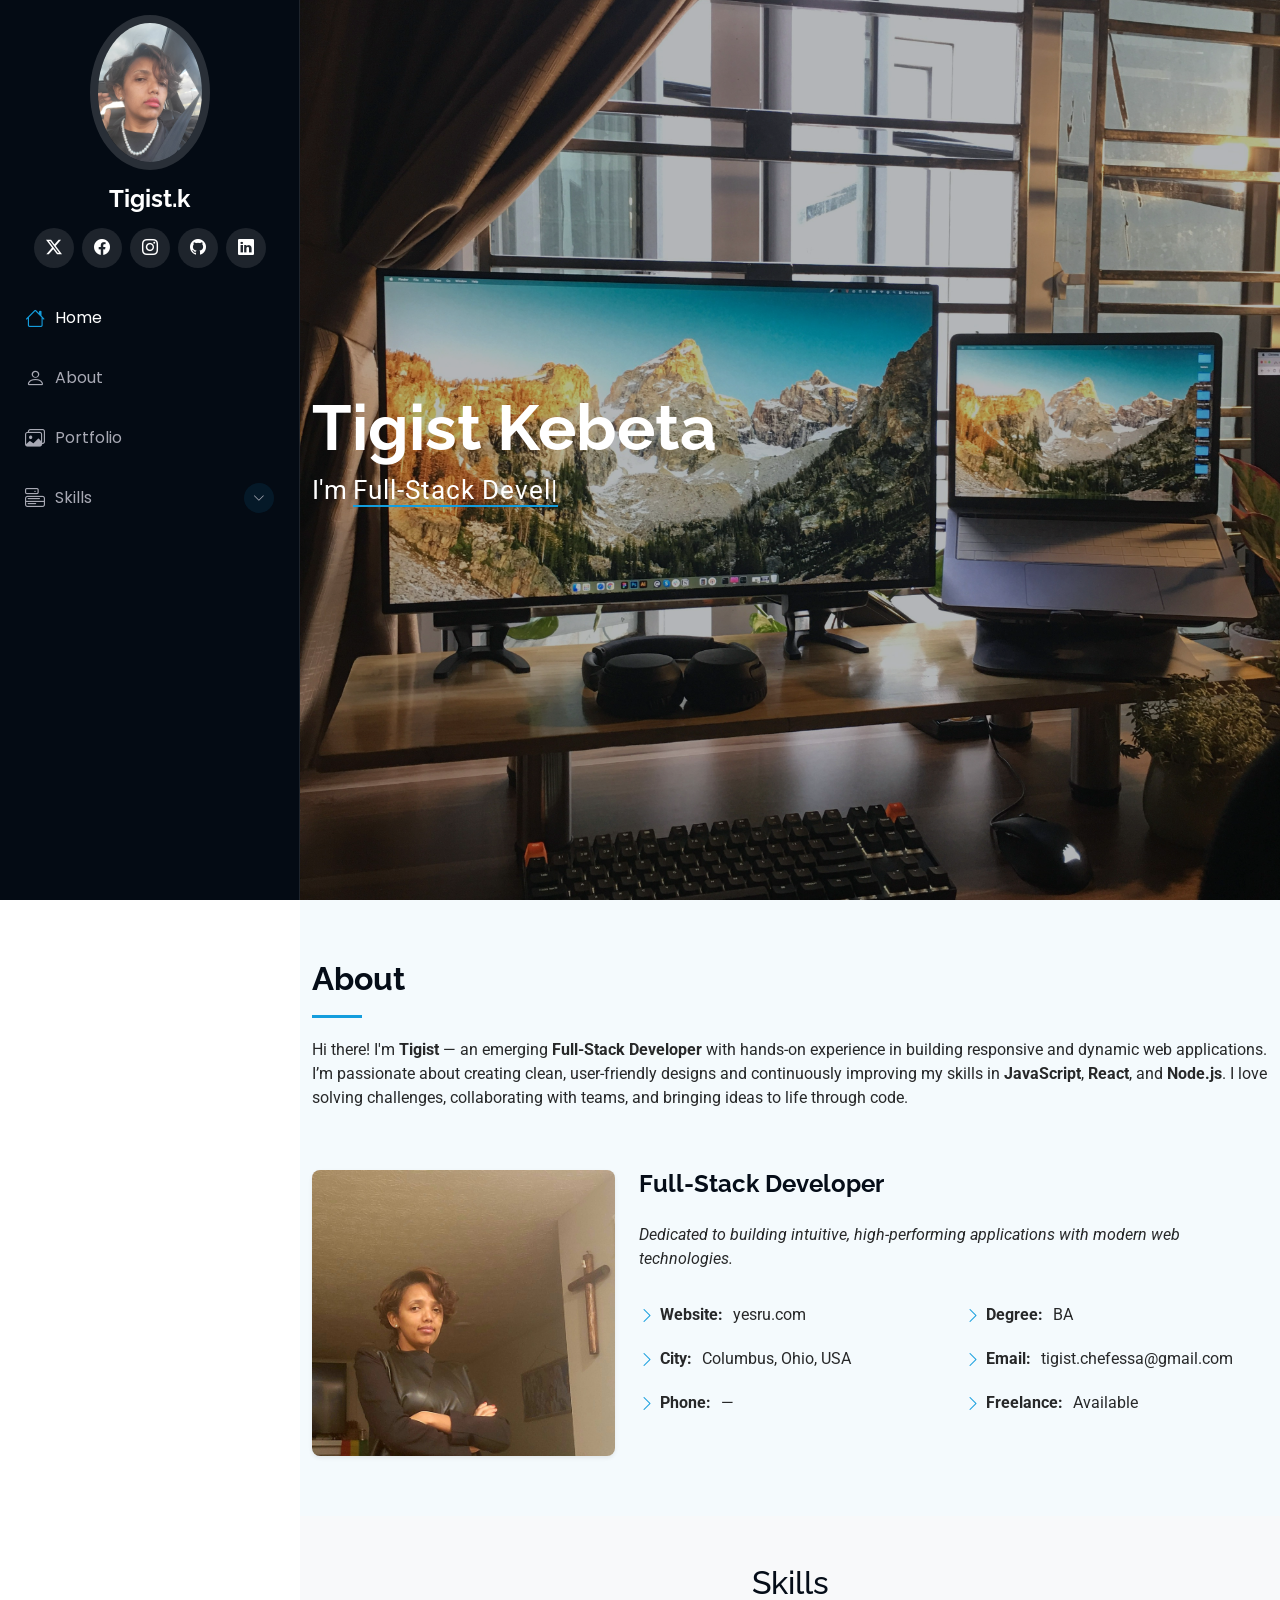
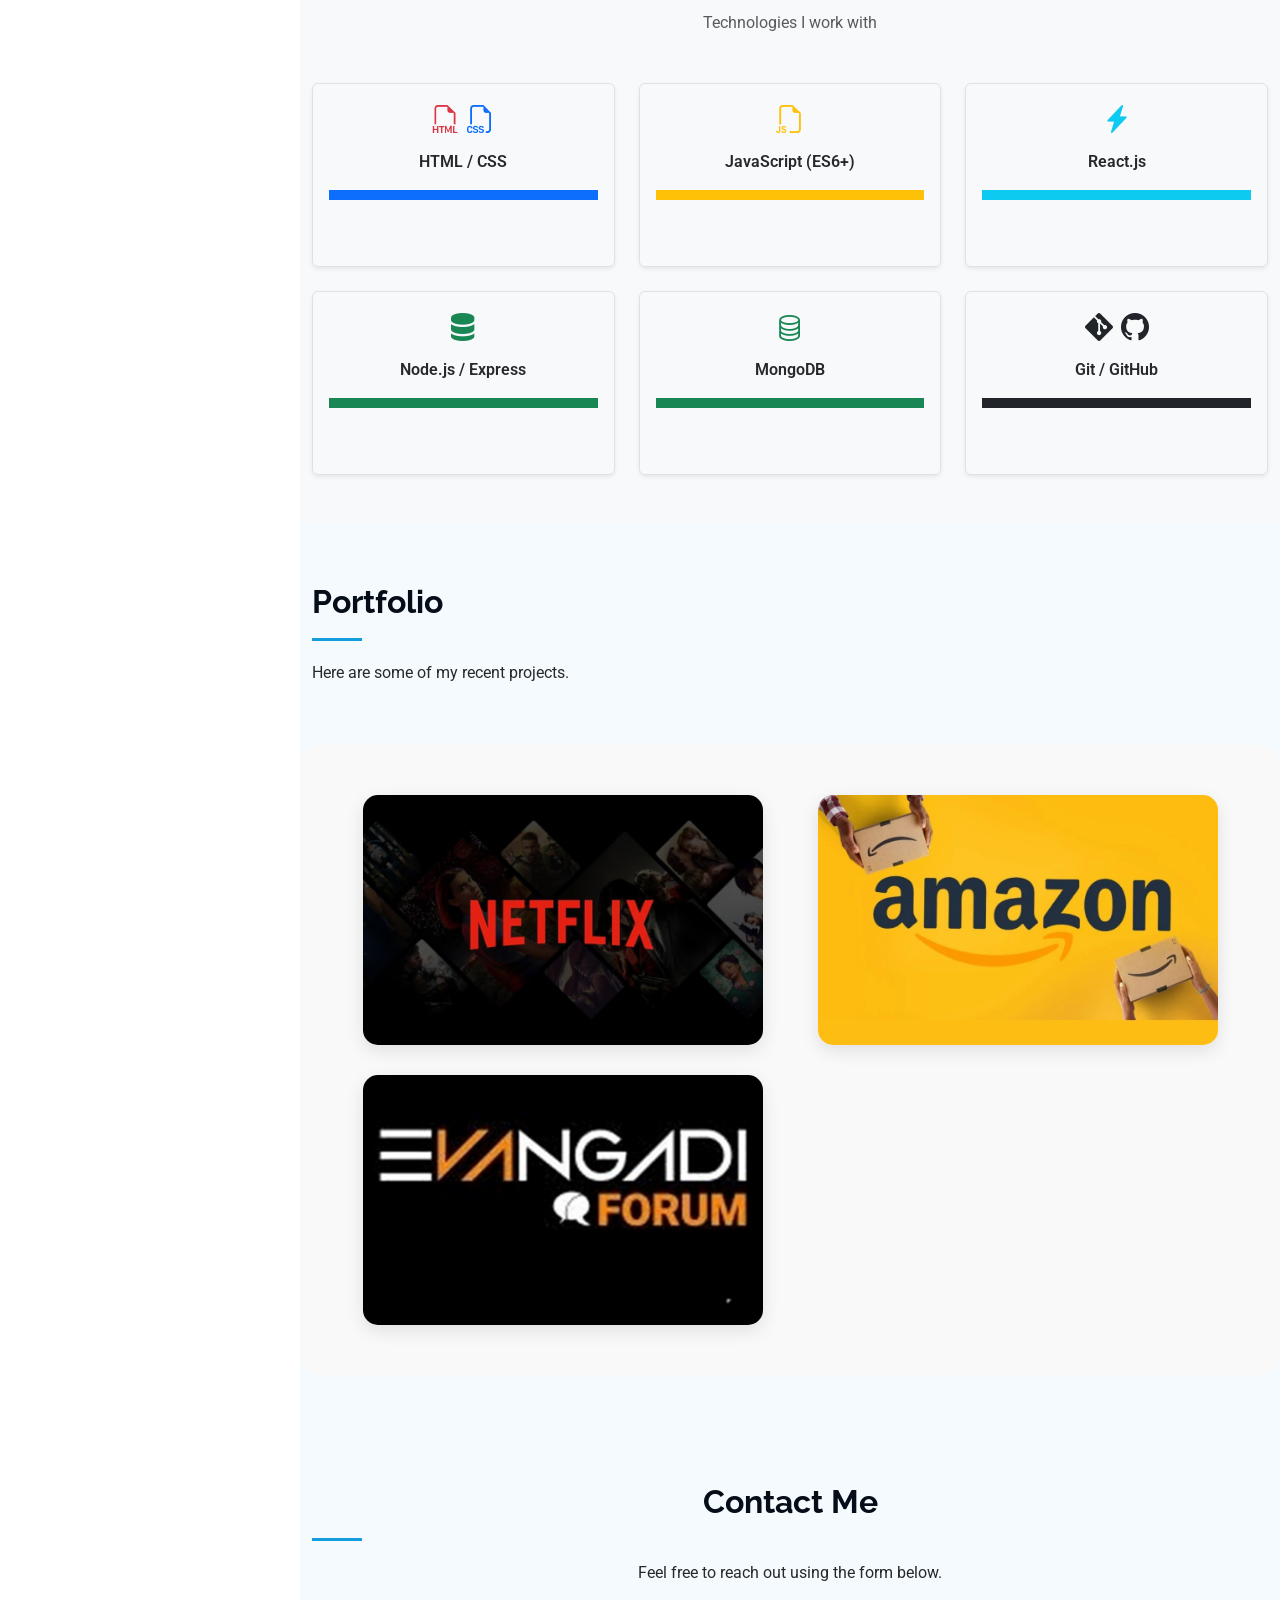
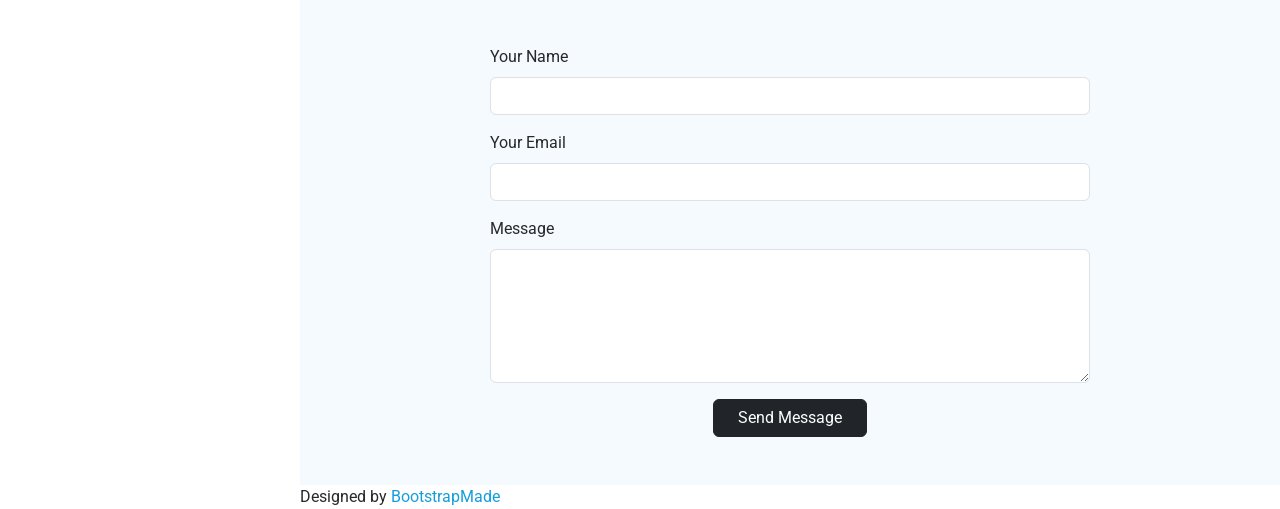
==== MyportfolioWebsite/iPortfolio/index.html @ 673b7d2e "first commit" ====
<!DOCTYPE html>
<html lang="en">

<head>
  <meta charset="utf-8">
  <meta content="width=device-width, initial-scale=1.0" name="viewport">
  <title>Tigist Kebeta | Web Developer Portfolio</title>

  <meta content="" name="description">
  <meta content="" name="keywords">

  <!-- Favicons -->
  <link href="assets/img/favicon.png" rel="icon">
  <link href="assets/img/apple-touch-icon.png" rel="apple-touch-icon">

  <!-- Fonts -->
  <link href="https://fonts.googleapis.com" rel="preconnect">
  <link href="https://fonts.gstatic.com" rel="preconnect" crossorigin>
  <link href="https://fonts.googleapis.com/css2?family=Roboto:ital,wght@0,100;0,300;0,400;0,500;0,700;0,900;1,100;1,300;1,400;1,500;1,700;1,900&family=Poppins:ital,wght@0,100;0,200;0,300;0,400;0,500;0,600;0,700;0,800;0,900;1,100;1,200;1,300;1,400;1,500;1,600;1,700;1,800;1,900&family=Raleway:ital,wght@0,100;0,200;0,300;0,400;0,500;0,600;0,700;0,800;0,900;1,100;1,200;1,300;1,400;1,500;1,600;1,700;1,800;1,900&display=swap" rel="stylesheet">

  <!-- Vendor CSS Files -->
  <link href="assets/vendor/bootstrap/css/bootstrap.min.css" rel="stylesheet">
  <link href="assets/vendor/bootstrap-icons/bootstrap-icons.css" rel="stylesheet">
  <link href="assets/vendor/aos/aos.css" rel="stylesheet">
  <link href="assets/vendor/glightbox/css/glightbox.min.css" rel="stylesheet">
  <link href="assets/vendor/swiper/swiper-bundle.min.css" rel="stylesheet">

  <!-- Main CSS File -->
  <link href="assets/css/main.css" rel="stylesheet">

  <!-- =======================================================
  * Template Name: iPortfolio
  * Template URL: https://bootstrapmade.com/iportfolio-bootstrap-portfolio-websites-template/
  * Updated: Jun 29 2024 with Bootstrap v5.3.3
  * Author: BootstrapMade.com
  * License: https://bootstrapmade.com/license/
  ======================================================== -->
</head>

<body class="index-page">

  <header id="header" class="header dark-background d-flex flex-column">
    <i class="header-toggle d-xl-none bi bi-list"></i>

    <div class="profile-img">
      <img src="./assets/img/7f327e6f-0f26-4b1b-972b-66f9a5561fa9.jpeg" alt="" class="img-fluid rounded-circle">
    </div>

    <a href="index.html" class="logo d-flex align-items-center justify-content-center">
      <!-- Uncomment the line below if you also wish to use an image logo -->
      <!-- <img src="assets/img/logo.png" alt=""> -->
      <h1 class="sitename">Tigist.k</h1>
    </a>

    <div class="social-links text-center">
      <a href="#" class="twitter"><i class="bi bi-twitter-x"></i></a>
      <a href="#" class="facebook"><i class="bi bi-facebook"></i></a>
      <a href="#" class="instagram"><i class="bi bi-instagram"></i></a>
     <a href="https://github.com/tg-kebeta" class="github">
  <i class="bi bi-github"></i>
</a>

       <a href="https://www.linkedin.com/in/Tigist-Kebeta" class="linkedin" target="_blank" title="Visit my LinkedIn">
  <i class="bi bi-linkedin"></i>
</a>
    </div>

    <nav id="navmenu" class="navmenu">
      <ul>
        <li><a href="#hero" class="active"><i class="bi bi-house navicon"></i>Home</a></li>
        <li><a href="#about"><i class="bi bi-person navicon"></i> About</a></li>
        <!-- <li><a href="#resume"><i class="bi bi-file-earmark-text navicon"></i> Resume</a></li> -->
        <li><a href="#portfolio"><i class="bi bi-images navicon"></i> Portfolio</a></li>
        <li class="dropdown"><a href="#"><i class="bi bi-menu-button navicon"></i> <span>Skills</span> <i class="bi bi-chevron-down toggle-dropdown"></i></a>
  <ul>
    <li><a href="#frontend">Frontend Development</a></li>
    <li><a href="#backend">Backend Development</a></li>
    <li><a href="#database">Database Integration</a></li>
    <li><a href="#deployment">Deployment & Hosting</a></li>
  </ul>
</li>

      </ul>
    </nav>

  </header>

  <main class="main">

    <!-- Hero Section -->
    <section id="hero" class="hero section  dark-background">

      <img src="./assets/img/big pic.jpg" alt="" data-aos="fade-in" class="">

      <div class="container" data-aos="fade-up" data-aos-delay="100">
  <h2>Tigist Kebeta</h2>
  <p>
    I'm
    <span
      class="typed"
      data-typed-items="Full-Stack Developer, Freelancer, Problem Solver, Tech Enthusiast"
    ></span>
    <span class="typed-cursor typed-cursor--blink" aria-hidden="true"></span>
  </p>
</div>


    </section><!-- /Hero Section -->

    <!-- About Section -->
    <!-- ===== About Section ===== -->
<section id="about" class="about section light-background">

  <!-- Section Title -->
  <div class="container section-title" data-aos="fade-up">
    <h2>About</h2>
    <p>
      Hi there! I'm <strong>Tigist</strong> — an emerging 
      <strong>Full-Stack Developer</strong> with hands-on experience in building responsive and dynamic web applications.
      I’m passionate about creating clean, user-friendly designs and continuously improving my skills in 
      <strong>JavaScript</strong>, <strong>React</strong>, and <strong>Node.js</strong>. 
      I love solving challenges, collaborating with teams, and bringing ideas to life through code.
    </p>
  </div>
  <!-- End Section Title -->

  <div class="container" data-aos="fade-up" data-aos-delay="100">
    <div class="row gy-4 justify-content-center">
      
      <!-- Profile Image -->
      <div class="col-lg-4">
        <img src="./assets/img/my2nd pic.jpeg" class="img-fluid rounded-3 shadow-sm" alt="Profile photo of Tigist" />
      </div>

      <!-- Info Content -->
      <div class="col-lg-8 content">
        <h2>Full-Stack Developer</h2>
        <p class="fst-italic py-3">
          Dedicated to building intuitive, high-performing applications with modern web technologies.
        </p>

        <div class="row">
          <div class="col-lg-6">
            <ul>
              <li><i class="bi bi-chevron-right"></i> <strong>Website:</strong> <span>yesru.com</span></li>
              <li><i class="bi bi-chevron-right"></i> <strong>City:</strong> <span>Columbus, Ohio, USA</span></li>
              <li><i class="bi bi-chevron-right"></i> <strong>Phone:</strong> <span>—</span></li>
            </ul>
          </div>

          <div class="col-lg-6">
            <ul>
              <li><i class="bi bi-chevron-right"></i> <strong>Degree:</strong> <span>BA</span></li>
              <li><i class="bi bi-chevron-right"></i> <strong>Email:</strong> <span>tigist.chefessa@gmail.com</span></li>
              <li><i class="bi bi-chevron-right"></i> <strong>Freelance:</strong> <span>Available</span></li>
            </ul>
          </div>
        </div>
      </div>
    </div>
  </div>

</section>
<!-- /About Section -->

      </div>

    

   <!-- ===== Skills Section ===== -->
<section id="skills" class="skills section py-5 bg-light">
  <div class="container text-center">
    <h2>Skills</h2>
    <p class="text-muted mb-4">Technologies I work with</p>

    <div class="row justify-content-center mt-4 g-4">
      <!-- HTML / CSS -->
      <div class="col-md-4">
        <div class="skill-box p-3 border rounded shadow-sm">
          <div class="d-flex align-items-center justify-content-center mb-2">
            <i class="bi bi-filetype-html fs-3 text-danger me-2"></i>
            <i class="bi bi-filetype-css fs-3 text-primary"></i>
          </div>
          <p class="fw-semibold">HTML / CSS</p>
          <div class="progress">
            <div class="progress-bar bg-primary" style="width: 100%"></div>
          </div>
        </div>
      </div>

      <!-- JavaScript -->
      <div class="col-md-4">
        <div class="skill-box p-3 border rounded shadow-sm">
          <div class="d-flex align-items-center justify-content-center mb-2">
            <i class="bi bi-filetype-js fs-3 text-warning"></i>
          </div>
          <p class="fw-semibold">JavaScript (ES6+)</p>
          <div class="progress">
            <div class="progress-bar bg-warning" style="width: 100%"></div>
          </div>
        </div>
      </div>

      <!-- React -->
      <div class="col-md-4">
        <div class="skill-box p-3 border rounded shadow-sm">
          <div class="d-flex align-items-center justify-content-center mb-2">
            <i class="bi bi-lightning-charge-fill fs-3 text-info"></i>
          </div>
          <p class="fw-semibold">React.js</p>
          <div class="progress">
            <div class="progress-bar bg-info" style="width: 100%"></div>
          </div>
        </div>
      </div>

      <!-- Node.js / Express -->
      <div class="col-md-4">
        <div class="skill-box p-3 border rounded shadow-sm">
          <div class="d-flex align-items-center justify-content-center mb-2">
            <i class="bi bi-server fs-3 text-success"></i>
          </div>
          <p class="fw-semibold">Node.js / Express</p>
          <div class="progress">
            <div class="progress-bar bg-success" style="width: 100%"></div>
          </div>
        </div>
      </div>

      <!-- MongoDB -->
      <div class="col-md-4">
        <div class="skill-box p-3 border rounded shadow-sm">
          <div class="d-flex align-items-center justify-content-center mb-2">
            <i class="bi bi-database fs-3 text-success"></i>
          </div>
          <p class="fw-semibold">MongoDB</p>
          <div class="progress">
            <div class="progress-bar bg-success" style="width: 100%"></div>
          </div>
        </div>
      </div>

      <!-- Git / GitHub -->
      <div class="col-md-4">
        <div class="skill-box p-3 border rounded shadow-sm">
          <div class="d-flex align-items-center justify-content-center mb-2">
            <i class="bi bi-git fs-3 text-dark me-2"></i>
            <i class="bi bi-github fs-3 text-dark"></i>
          </div>
          <p class="fw-semibold">Git / GitHub</p>
          <div class="progress">
            <div class="progress-bar bg-dark" style="width: 100%"></div>
          </div>
        </div>
      </div>
    </div>
  </div>
</section>

    </section><!-- /Skills Section -->

    <!-- Resume Section --><!-- Resume Section -->
<!-- <section id="resume" class="resume section light-background">
  <div class="container section-title" data-aos="fade-up">
    <h2>Resume</h2>
    <p>A quick overview of my education and professional experience.</p>
  </div>

  <div class="container">
    <div class="row gy-4">

     
      <div class="col-lg-6" data-aos="fade-up" data-aos-delay="100">
        <h3 class="resume-title">Education</h3>
        <div class="resume-item pb-0">
          <h4>Bachelor’s in Computer Science</h4>
          <h5>2020 - 2024</h5>
          <p><em>XYZ University</em></p>
          <p>Focused on software development, web technologies, and UI/UX design.</p>
        </div>
      </div>

    
      <div class="col-lg-6" data-aos="fade-up" data-aos-delay="200">
        <h3 class="resume-title">Experience</h3>
        <div class="resume-item pb-0">
          <h4>Frontend Developer Intern</h4>
          <h5>2024 - Present</h5>
          <p><em>ABC Tech Solutions</em></p>
          <ul>
            <li>Built and maintained responsive websites using React and CSS.</li>
            <li>Collaborated with backend teams to integrate REST APIs.</li>
            <li>Improved UI accessibility and performance across pages.</li>
          </ul>
        </div>
      </div>

    </div>
  </div>
</section> -->

            </div><!-- Edn Resume Item -->

          </div>

        </div>

      </div>

    </section><!-- /Resume Section -->

   <!-- Portfolio Section -->
<section id="portfolio" class="portfolio section light-background">
  <div class="container section-title" data-aos="fade-up">
    <h2>Portfolio</h2>
    <p>Here are some of my recent projects.</p>
  </div>

  
  <div class="portfolio-grid">
  <a href="https://tg-kebeta.github.io/Netflix--clone-2025" target="_blank" class="portfolio-item">
    <img src="assets/img/netflix-clone 2nd png.jpeg" alt="Netflix Project">
  </a>

  <a href="https://amazon-clone-tigist.netlify.app" target="_blank" class="portfolio-item">
    <img src="assets/img/amazon2nd.png" alt="Amazon Project">
  </a>

  <a href="https://evangadi-forum-frontend-tg.netlify.app" target="_blank" class="portfolio-item">
    <img src="assets/img/evangadi 2 .png" alt="Evangadi Project">
  </a>
</div>



</section>


<section id="contact" class="contact section light-background py-5">
  <div class="container section-title text-center" data-aos="fade-up">
    <h2>Contact Me</h2>
    <p>Feel free to reach out using the form below.</p>
  </div>

  <div class="container" data-aos="fade-up" data-aos-delay="100">
    <form
      action="https://formspree.io/f/xdkpzpov"
      method="POST"
      class="mx-auto"
      style="max-width: 600px;"
    >
      <div class="mb-3">
        <label for="name" class="form-label">Your Name</label>
        <input type="text" name="name" class="form-control" id="name" required />
      </div>

      <div class="mb-3">
        <label for="email" class="form-label">Your Email</label>
        <input type="email" name="email" class="form-control" id="email" required />
      </div>

      <div class="mb-3">
        <label for="message" class="form-label">Message</label>
        <textarea
          name="message"
          class="form-control"
          id="message"
          rows="5"
          required
        ></textarea>
      </div>

      <div class="text-center">
        <button type="submit" class="btn btn-dark px-4">Send Message</button>
      </div>
    </form>

    <!-- ✅ Place the script right below the form -->
    <script>
      const form = document.querySelector("form");

      form.addEventListener("submit", async (e) => {
        e.preventDefault();

        const formData = new FormData(form);

        try {
          const response = await fetch(form.action, {
            method: "POST",
            body: formData,
            headers: { Accept: "application/json" },
          });

          if (response.ok) {
            alert("✅ Thank you for your message! I’ll get back to you soon.");
            form.reset();
          } else {
            alert("❌ Oops! Something went wrong. Please try again later.");
          }
        } catch (error) {
          alert("❌ Network error. Please try again later.");
        }
      });
    </script>
  </div>
</section>

        <!-- All the links in the footer should remain intact. -->
        <!-- You can delete the links only if you've purchased the pro version. -->
        <!-- Licensing information: https://bootstrapmade.com/license/ -->
        <!-- Purchase the pro version with working PHP/AJAX contact form: [buy-url] -->
        Designed by <a href="https://bootstrapmade.com/">BootstrapMade</a>
      </div>
    </div>

  </footer>

  <!-- Scroll Top -->
  <a href="#" id="scroll-top" class="scroll-top d-flex align-items-center justify-content-center"><i class="bi bi-arrow-up-short"></i></a>

  <!-- Preloader -->
  <div id="preloader"></div>

  <!-- Vendor JS Files -->
  <script src="assets/vendor/bootstrap/js/bootstrap.bundle.min.js"></script>
  <script src="assets/vendor/php-email-form/validate.js"></script>
  <script src="assets/vendor/aos/aos.js"></script>
  <script src="assets/vendor/typed.js/typed.umd.js"></script>
  <script src="assets/vendor/purecounter/purecounter_vanilla.js"></script>
  <script src="assets/vendor/waypoints/noframework.waypoints.js"></script>
  <script src="assets/vendor/glightbox/js/glightbox.min.js"></script>
  <script src="assets/vendor/imagesloaded/imagesloaded.pkgd.min.js"></script>
  <script src="assets/vendor/isotope-layout/isotope.pkgd.min.js"></script>
  <script src="assets/vendor/swiper/swiper-bundle.min.js"></script>

  <!-- Main JS File -->
  <script src="assets/js/main.js"></script>

</body>

</html>
---- MyportfolioWebsite/iPortfolio/assets/css/main.css ----
/**
* Template Name: iPortfolio
* Template URL: https://bootstrapmade.com/iportfolio-bootstrap-portfolio-websites-template/
* Updated: Jun 29 2024 with Bootstrap v5.3.3
* Author: BootstrapMade.com
* License: https://bootstrapmade.com/license/
*/

/*--------------------------------------------------------------
# Font & Color Variables
# Help: https://bootstrapmade.com/color-system/
--------------------------------------------------------------*/
/* Fonts */
:root {
  --default-font: "Roboto",  system-ui, -apple-system, "Segoe UI", Roboto, "Helvetica Neue", Arial, "Noto Sans", "Liberation Sans", sans-serif, "Apple Color Emoji", "Segoe UI Emoji", "Segoe UI Symbol", "Noto Color Emoji";
  --heading-font: "Raleway",  sans-serif;
  --nav-font: "Poppins",  sans-serif;
}

/* Global Colors - The following color variables are used throughout the website. Updating them here will change the color scheme of the entire website */
:root { 
  --background-color: #ffffff; /* Background color for the entire website, including individual sections */
  --default-color: #272829; /* Default color used for the majority of the text content across the entire website */
  --heading-color: #050d18; /* Color for headings, subheadings and title throughout the website */
  --accent-color: #149ddd; /* Accent color that represents your brand on the website. It's used for buttons, links, and other elements that need to stand out */
  --surface-color: #ffffff; /* The surface color is used as a background of boxed elements within sections, such as cards, icon boxes, or other elements that require a visual separation from the global background. */
  --contrast-color: #ffffff; /* Contrast color for text, ensuring readability against backgrounds of accent, heading, or default colors. */
}

/* Nav Menu Colors - The following color variables are used specifically for the navigation menu. They are separate from the global colors to allow for more customization options */
:root {
  --nav-color: #a8a9b4;  /* The default color of the main navmenu links */
  --nav-hover-color: #ffffff; /* Applied to main navmenu links when they are hovered over or active */
  --nav-mobile-background-color: #040b14; /* Used as the background color for mobile navigation menu */
  --nav-dropdown-background-color: #040b14; /* Used as the background color for dropdown items that appear when hovering over primary navigation items */
  --nav-dropdown-color: #a8a9b4; /* Used for navigation links of the dropdown items in the navigation menu. */
  --nav-dropdown-hover-color: #ffffff; /* Similar to --nav-hover-color, this color is applied to dropdown navigation links when they are hovered over. */
}

/* Color Presets - These classes override global colors when applied to any section or element, providing reuse of the sam color scheme. */

.light-background {
  --background-color: #f4fafd;
  --surface-color: #ffffff;
}

.dark-background {
  --background-color: #040b14;
  --default-color: #ffffff;
  --heading-color: #ffffff;
  --surface-color: #151f2b;
  --contrast-color: #ffffff;
}

/* Smooth scroll */
:root {
  scroll-behavior: smooth;
}

/*--------------------------------------------------------------
# General Styling & Shared Classes
--------------------------------------------------------------*/
body {
  color: var(--default-color);
  background-color: var(--background-color);
  font-family: var(--default-font);
}

a {
  color: var(--accent-color);
  text-decoration: none;
  transition: 0.3s;
}

a:hover {
  color: color-mix(in srgb, var(--accent-color), transparent 25%);
  text-decoration: none;
}

h1,
h2,
h3,
h4,
h5,
h6 {
  color: var(--heading-color);
  font-family: var(--heading-font);
}

/* PHP Email Form Messages
------------------------------*/
.php-email-form .error-message {
  display: none;
  background: #df1529;
  color: #ffffff;
  text-align: left;
  padding: 15px;
  margin-bottom: 24px;
  font-weight: 600;
}

.php-email-form .sent-message {
  display: none;
  color: #ffffff;
  background: #059652;
  text-align: center;
  padding: 15px;
  margin-bottom: 24px;
  font-weight: 600;
}

.php-email-form .loading {
  display: none;
  background: var(--surface-color);
  text-align: center;
  padding: 15px;
  margin-bottom: 24px;
}

.php-email-form .loading:before {
  content: "";
  display: inline-block;
  border-radius: 50%;
  width: 24px;
  height: 24px;
  margin: 0 10px -6px 0;
  border: 3px solid var(--accent-color);
  border-top-color: var(--surface-color);
  animation: php-email-form-loading 1s linear infinite;
}

@keyframes php-email-form-loading {
  0% {
    transform: rotate(0deg);
  }

  100% {
    transform: rotate(360deg);
  }
}

/*--------------------------------------------------------------
# Global Header
--------------------------------------------------------------*/
.header {
  color: var(--default-color);
  background-color: var(--background-color);
  position: fixed;
  top: 0;
  left: 0;
  bottom: 0;
  padding: 0 15px;
  width: 300px;
  transition: all ease-in-out 0.3s;
  overflow-y: auto;
  z-index: 997;
  border-right: 1px solid color-mix(in srgb, var(--default-color), transparent 90%);
}

.header .profile-img img {
  margin: 15px auto;
  display: block;
  width: 120px;
  border: 8px solid color-mix(in srgb, var(--default-color), transparent 85%);
}

.header .logo {
  line-height: 1;
  margin-bottom: 15px;
}

.header .logo img {
  max-height: 32px;
  margin-right: 8px;
}

.header .logo h1 {
  font-size: 24px;
  margin: 0;
  font-weight: 700;
  color: var(--heading-color);
}

.header .social-links {
  margin: 0 0 20px 0;
}

.header .social-links a {
  font-size: 16px;
  display: inline-flex;
  align-items: center;
  justify-content: center;
  background: color-mix(in srgb, var(--default-color), transparent 90%);
  color: var(--default-color);
  margin: 0 2px;
  border-radius: 50%;
  text-align: center;
  width: 40px;
  height: 40px;
  transition: 0.3s;
}

.header .social-links a:hover {
  color: var(--contrast-color);
  background: var(--accent-color);
}

@media (min-width: 1200px) {

  .header~main,
  .header~#footer {
    margin-left: 300px;
  }
}

@media (max-width: 1199px) {
  .header {
    left: -100%;
  }
}

.header.header-show {
  left: 0;
}

.header .header-toggle {
  color: var(--contrast-color);
  background-color: var(--accent-color);
  font-size: 22px;
  display: flex;
  align-items: center;
  justify-content: center;
  width: 40px;
  height: 40px;
  border-radius: 50%;
  cursor: pointer;
  position: fixed;
  top: 15px;
  right: 15px;
  z-index: 9999;
  transition: background-color 0.3s;
}

.header .header-toggle:hover {
  color: var(--contrast-color);
  background-color: color-mix(in srgb, var(--accent-color) 90%, white 15%);
}

/*--------------------------------------------------------------
# Navigation Menu
--------------------------------------------------------------*/
.mobile-nav-toggle {
  display: none;
}

.navmenu {
  padding: 0;
  z-index: 9997;
}

.navmenu ul {
  list-style: none;
  padding: 0 0 20px 0;
  margin: 0;
}

.navmenu a,
.navmenu a:focus {
  color: var(--nav-color);
  padding: 15px 10px;
  font-family: var(--nav-font);
  font-size: 16px;
  font-weight: 400;
  display: flex;
  align-items: center;
  white-space: nowrap;
  transition: 0.3s;
  width: 100%;
}

.navmenu a .navicon,
.navmenu a:focus .navicon {
  font-size: 20px;
  margin-right: 10px;
}

.navmenu a .toggle-dropdown,
.navmenu a:focus .toggle-dropdown {
  font-size: 12px;
  line-height: 0;
  margin-left: auto;
  width: 30px;
  height: 30px;
  display: flex;
  align-items: center;
  justify-content: center;
  border-radius: 50%;
  transition: 0.3s;
  flex-shrink: 0;
  background-color: color-mix(in srgb, var(--accent-color), transparent 90%);
}

.navmenu a .toggle-dropdown:hover,
.navmenu a:focus .toggle-dropdown:hover {
  background-color: var(--accent-color);
  color: var(--contrast-color);
}

.navmenu a:hover,
.navmenu .active,
.navmenu .active:focus {
  color: var(--nav-hover-color);
}

.navmenu a:hover .navicon,
.navmenu .active .navicon,
.navmenu .active:focus .navicon {
  color: var(--accent-color);
}

.navmenu .active .toggle-dropdown,
.navmenu .active:focus .toggle-dropdown {
  background-color: var(--accent-color);
  color: var(--contrast-color);
  transform: rotate(180deg);
}

.navmenu .dropdown {
  display: block;
}

.navmenu .dropdown a,
.navmenu .dropdown a:focus {
  color: --nav-dropdown-color;
}

.navmenu .dropdown a:hover,
.navmenu .dropdown .active,
.navmenu .dropdown .active:focus {
  color: var(--nav-dropdown-hover-color);
}

.navmenu .dropdown ul {
  position: static;
  display: none;
  z-index: 99;
  padding: 5px 10px;
  margin: 5px 10px;
  background-color: var(--nav-dropdown-background-color);
  border: 1px solid color-mix(in srgb, var(--default-color), transparent 90%);
  box-shadow: none;
  transition: all 0.5s ease-in-out;
}

.navmenu .dropdown ul ul {
  background-color: rgba(33, 37, 41, 0.1);
}

.navmenu .dropdown>.dropdown-active {
  display: block;
  background-color: rgba(33, 37, 41, 0.03);
}

/*--------------------------------------------------------------
# Global Footer
--------------------------------------------------------------*/
.footer {
  color: var(--default-color);
  background-color: var(--background-color);
  font-size: 14px;
  padding: 40px 0;
  position: relative;
  border-top: 1px solid color-mix(in srgb, var(--default-color), transparent 90%);
}

.footer .copyright p {
  margin-bottom: 0;
}

.footer .credits {
  margin-top: 4px;
  font-size: 13px;
  text-align: center;
}

/*--------------------------------------------------------------
# Preloader
--------------------------------------------------------------*/
#preloader {
  position: fixed;
  inset: 0;
  z-index: 999999;
  overflow: hidden;
  background: var(--background-color);
  transition: all 0.6s ease-out;
}

#preloader:before {
  content: "";
  position: fixed;
  top: calc(50% - 30px);
  left: calc(50% - 30px);
  border: 6px solid #ffffff;
  border-color: var(--accent-color) transparent var(--accent-color) transparent;
  border-radius: 50%;
  width: 60px;
  height: 60px;
  animation: animate-preloader 1.5s linear infinite;
}

@keyframes animate-preloader {
  0% {
    transform: rotate(0deg);
  }

  100% {
    transform: rotate(360deg);
  }
}

/*--------------------------------------------------------------
# Scroll Top Button
--------------------------------------------------------------*/
.scroll-top {
  position: fixed;
  visibility: hidden;
  opacity: 0;
  right: 15px;
  bottom: -15px;
  z-index: 99999;
  background-color: var(--accent-color);
  width: 44px;
  height: 44px;
  border-radius: 50px;
  transition: all 0.4s;
}

.scroll-top i {
  font-size: 24px;
  color: var(--contrast-color);
  line-height: 0;
}

.scroll-top:hover {
  background-color: color-mix(in srgb, var(--accent-color), transparent 20%);
  color: var(--contrast-color);
}

.scroll-top.active {
  visibility: visible;
  opacity: 1;
  bottom: 15px;
}

/*--------------------------------------------------------------
# Disable aos animation delay on mobile devices
--------------------------------------------------------------*/
@media screen and (max-width: 768px) {
  [data-aos-delay] {
    transition-delay: 0 !important;
  }
}

/*--------------------------------------------------------------
# Global Page Titles & Breadcrumbs
--------------------------------------------------------------*/
.page-title {
  color: var(--default-color);
  background-color: var(--background-color);
  padding: 25px 0;
  position: relative;
}

.page-title h1 {
  font-size: 24px;
  font-weight: 700;
}

.page-title .breadcrumbs ol {
  display: flex;
  flex-wrap: wrap;
  list-style: none;
  padding: 0;
  margin: 0;
  font-size: 14px;
  font-weight: 400;
}

.page-title .breadcrumbs ol li+li {
  padding-left: 10px;
}

.page-title .breadcrumbs ol li+li::before {
  content: "/";
  display: inline-block;
  padding-right: 10px;
  color: color-mix(in srgb, var(--default-color), transparent 70%);
}

/*--------------------------------------------------------------
# Global Sections
--------------------------------------------------------------*/
section,
.section {
  color: var(--default-color);
  background-color: var(--background-color);
  padding: 60px 0;
  overflow: clip;
}

/*--------------------------------------------------------------
# Global Section Titles
--------------------------------------------------------------*/
.section-title {
  padding-bottom: 60px;
  position: relative;
}

.section-title h2 {
  font-size: 32px;
  font-weight: 700;
  margin-bottom: 20px;
  padding-bottom: 20px;
  position: relative;
}

.section-title h2:after {
  content: "";
  position: absolute;
  display: block;
  width: 50px;
  height: 3px;
  background: var(--accent-color);
  left: 0;
  bottom: 0;
}

.section-title p {
  margin-bottom: 0;
}

/*--------------------------------------------------------------
# Hero Section
--------------------------------------------------------------*/
.hero {
  width: 100%;
  min-height: 100vh;
  position: relative;
  padding: 80px 0;
  display: flex;
  align-items: center;
  justify-content: center;
}

.hero img {
  position: absolute;
  inset: 0;
  display: block;
  width: 100%;
  height: 100%;
  object-fit: cover;
  z-index: 1;
}

.hero:before {
  content: "";
  background: color-mix(in srgb, var(--background-color), transparent 70%);
  position: absolute;
  inset: 0;
  z-index: 2;
}

.hero .container {
  position: relative;
  z-index: 3;
}

.hero h2 {
  margin: 0;
  font-size: 64px;
  font-weight: 700;
}

.hero p {
  margin: 5px 0 0 0;
  font-size: 26px;
}

.hero p span {
  letter-spacing: 1px;
  border-bottom: 2px solid var(--accent-color);
}

.hero .social-links {
  margin-top: 25px;
}

.hero .social-links a {
  font-size: 24px;
  display: inline-block;
  color: color-mix(in srgb, var(--default-color), transparent 50%);
  line-height: 1;
  margin-right: 20px;
  transition: 0.3s;
}

.hero .social-links a:hover {
  color: var(--accent-color);
}

@media (max-width: 768px) {
  .hero h2 {
    font-size: 32px;
  }

  .hero p {
    font-size: 20px;
  }
}

/*--------------------------------------------------------------
# About Section
--------------------------------------------------------------*/
.about .content h2 {
  font-weight: 700;
  font-size: 24px;
}

.about .content ul {
  list-style: none;
  padding: 0;
}

.about .content ul li {
  margin-bottom: 20px;
  display: flex;
  align-items: center;
}

.about .content ul strong {
  margin-right: 10px;
}

.about .content ul i {
  font-size: 16px;
  margin-right: 5px;
  color: var(--accent-color);
  line-height: 0;
}

/*--------------------------------------------------------------
# Stats Section
--------------------------------------------------------------*/
.stats .stats-item {
  padding: 30px;
  width: 100%;
}

.stats .stats-item i {
  color: var(--accent-color);
  display: block;
  font-size: 44px;
  float: left;
  line-height: 0;
}

.stats .stats-item .purecounter {
  color: var(--heading-color);
  font-size: 48px;
  line-height: 40px;
  display: block;
  font-weight: 700;
  margin-left: 60px;
}

.stats .stats-item p {
  color: color-mix(in srgb, var(--default-color), transparent 40%);
  padding: 15px 0 0 0;
  margin: 0 0 0 60px;
  font-family: var(--heading-font);
  font-size: 14px;
}

/*--------------------------------------------------------------
# Skills Section
--------------------------------------------------------------*/
.skills .progress {
  height: 60px;
  display: block;
  background: none;
  border-radius: 0;
}

.skills .progress .skill {
  color: var(--heading-color);
  padding: 0;
  margin: 0 0 6px 0;
  text-transform: uppercase;
  display: block;
  font-weight: 600;
  font-family: var(--heading-font);
}

.skills .progress .skill .val {
  float: right;
  font-style: normal;
}

.skills .progress-bar-wrap {
  background: color-mix(in srgb, var(--default-color), transparent 90%);
  height: 10px;
}

.skills .progress-bar {
  width: 1px;
  height: 10px;
  transition: 0.9s;
  background-color: var(--accent-color);
}

/*--------------------------------------------------------------
# Resume Section
--------------------------------------------------------------*/
.resume .resume-title {
  color: var(--heading-color);
  font-size: 26px;
  font-weight: 700;
  margin-top: 20px;
  margin-bottom: 20px;
}

.resume .resume-item {
  padding: 0 0 20px 20px;
  margin-top: -2px;
  border-left: 2px solid var(--accent-color);
  position: relative;
}

.resume .resume-item h4 {
  line-height: 18px;
  font-size: 18px;
  font-weight: 600;
  text-transform: uppercase;
  color: color-mix(in srgb, var(--default-color), transparent 20%);
  margin-bottom: 10px;
}

.resume .resume-item h5 {
  font-size: 16px;
  padding: 5px 15px;
  display: inline-block;
  font-weight: 600;
  margin-bottom: 10px;
}

.resume .resume-item ul {
  padding-left: 20px;
}

.resume .resume-item ul li {
  padding-bottom: 10px;
}

.resume .resume-item:last-child {
  padding-bottom: 0;
}

.resume .resume-item::before {
  content: "";
  position: absolute;
  width: 16px;
  height: 16px;
  border-radius: 50px;
  left: -9px;
  top: 0;
  background: var(--background-color);
  border: 2px solid var(--accent-color);
}

/*--------------------------------------------------------------
# Portfolio Section
--------------------------------------------------------------*/
.portfolio .portfolio-filters {
  padding: 0;
  margin: 0 auto 20px auto;
  list-style: none;
  text-align: center;
}

.portfolio .portfolio-filters li {
  cursor: pointer;
  display: inline-block;
  padding: 0;
  font-size: 14px;
  font-weight: 400;
  margin: 0 10px;
  line-height: 1;
  text-transform: uppercase;
  margin-bottom: 10px;
  /* transition: all 0.3s ease-in-out; */
}

.portfolio .portfolio-filters li:hover,
.portfolio .portfolio-filters li.filter-active {
  color: var(--accent-color);
}

.portfolio .portfolio-filters li:first-child {
  margin-left: 0;
}

.portfolio .portfolio-filters li:last-child {
  margin-right: 0;
}

@media (max-width: 575px) {
  .portfolio .portfolio-filters li {
    font-size: 14px;
    margin: 0 5px;
  }
}

.portfolio .portfolio-content {
  position: relative;
  overflow: hidden;
}

.portfolio .portfolio-content img {
  transition: 0.3s;
}

.portfolio .portfolio-content .portfolio-info {
  opacity: 0;
  position: absolute;
  inset: 0;
  z-index: 3;
  transition: all ease-in-out 0.3s;
  background: rgba(0, 0, 0, 0.6);
  padding: 15px;
}

.portfolio .portfolio-content .portfolio-info h4 {
  font-size: 14px;
  padding: 5px 10px;
  font-weight: 400;
  color: #ffffff;
  display: inline-block;
  background-color: var(--accent-color);
}

.portfolio .portfolio-content .portfolio-info p {
  position: absolute;
  bottom: 10px;
  text-align: center;
  display: inline-block;
  left: 0;
  right: 0;
  font-size: 16px;
  font-weight: 600;
  color: rgba(255, 255, 255, 0.8);
}

.portfolio .portfolio-content .portfolio-info .preview-link,
.portfolio .portfolio-content .portfolio-info .details-link {
  position: absolute;
  left: calc(50% - 40px);
  font-size: 26px;
  top: calc(50% - 14px);
  color: #fff;
  transition: 0.3s;
  line-height: 1.2;
}

.portfolio .portfolio-content .portfolio-info .preview-link:hover,
.portfolio .portfolio-content .portfolio-info .details-link:hover {
  color: var(--accent-color);
}

.portfolio .portfolio-content .portfolio-info .details-link {
  left: 50%;
  font-size: 34px;
  line-height: 0;
}

.portfolio .portfolio-content:hover .portfolio-info {
  opacity: 1;
}

.portfolio .portfolio-content:hover img {
  transform: scale(1.1);
}

/*--------------------------------------------------------------
# Services Section
--------------------------------------------------------------*/
.services .service-item {
  position: relative;
}

.services .service-item .icon {
  background: var(--accent-color);
  display: flex;
  align-items: center;
  justify-content: center;
  width: 54px;
  height: 54px;
  border-radius: 50%;
  transition: 0.5s;
  border: 1px solid var(--accent-color);
  margin-right: 20px;
}

.services .service-item .icon i {
  color: var(--contrast-color);
  font-size: 24px;
  line-height: 0;
}

.services .service-item:hover .icon {
  background: var(--surface-color);
}

.services .service-item:hover .icon i {
  color: var(--accent-color);
}

.services .service-item .title {
  font-weight: 700;
  margin-bottom: 15px;
  font-size: 18px;
}

.services .service-item .title a {
  color: var(--heading-color);
}

.services .service-item .title a:hover {
  color: var(--accent-color);
}

.services .service-item .description {
  line-height: 24px;
  font-size: 14px;
}

/*--------------------------------------------------------------
# Testimonials Section
--------------------------------------------------------------*/
.testimonials .testimonials-carousel,
.testimonials .testimonials-slider {
  overflow: hidden;
}

.testimonials .testimonial-item {
  box-sizing: content-box;
  text-align: center;
  min-height: 320px;
}

.testimonials .testimonial-item .testimonial-img {
  width: 90px;
  border-radius: 50%;
  margin: 0 auto;
}

.testimonials .testimonial-item h3 {
  font-size: 18px;
  font-weight: bold;
  margin: 10px 0 5px 0;
}

.testimonials .testimonial-item h4 {
  font-size: 14px;
  color: color-mix(in srgb, var(--default-color), transparent 20%);
  margin: 0;
}

.testimonials .testimonial-item .quote-icon-left,
.testimonials .testimonial-item .quote-icon-right {
  color: color-mix(in srgb, var(--accent-color), transparent 40%);
  font-size: 26px;
  line-height: 0;
}

.testimonials .testimonial-item .quote-icon-left {
  display: inline-block;
  left: -5px;
  position: relative;
}

.testimonials .testimonial-item .quote-icon-right {
  display: inline-block;
  right: -5px;
  position: relative;
  top: 10px;
  transform: scale(-1, -1);
}

.testimonials .testimonial-item p {
  font-style: italic;
  margin: 0 15px 15px 15px;
  padding: 20px;
  background-color: var(--surface-color);
  position: relative;
  margin-bottom: 35px;
  border-radius: 6px;
  box-shadow: 0px 2px 15px rgba(0, 0, 0, 0.1);
}

.testimonials .testimonial-item p::after {
  content: "";
  width: 0;
  height: 0;
  border-top: 20px solid var(--surface-color);
  border-right: 20px solid transparent;
  border-left: 20px solid transparent;
  position: absolute;
  bottom: -20px;
  left: calc(50% - 20px);
}

.testimonials .swiper-wrapper {
  height: auto;
}

.testimonials .swiper-pagination {
  margin-top: 40px;
  position: relative;
}

.testimonials .swiper-pagination .swiper-pagination-bullet {
  width: 12px;
  height: 12px;
  background-color: var(--background-color);
  opacity: 1;
  border: 1px solid var(--accent-color);
}

.testimonials .swiper-pagination .swiper-pagination-bullet-active {
  background-color: var(--accent-color);
}

/*--------------------------------------------------------------
# Contact Section
--------------------------------------------------------------*/
.contact .info-wrap {
  background-color: var(--surface-color);
  box-shadow: 0px 0px 20px rgba(0, 0, 0, 0.1);
  padding: 30px;
}

@media (max-width: 575px) {
  .contact .info-wrap {
    padding: 20px;
  }
}

.contact .info-item {
  margin-bottom: 40px;
}

.contact .info-item i {
  font-size: 20px;
  color: var(--accent-color);
  background: color-mix(in srgb, var(--accent-color), transparent 92%);
  width: 44px;
  height: 44px;
  display: flex;
  justify-content: center;
  align-items: center;
  border-radius: 50px;
  transition: all 0.3s ease-in-out;
  margin-right: 15px;
}

.contact .info-item h3 {
  padding: 0;
  font-size: 18px;
  font-weight: 700;
  margin-bottom: 5px;
}

.contact .info-item p {
  padding: 0;
  margin-bottom: 0;
  font-size: 14px;
}

.contact .info-item:hover i {
  background: var(--accent-color);
  color: var(--contrast-color);
}

.contact .php-email-form {
  background-color: var(--surface-color);
  height: 100%;
  padding: 30px;
  box-shadow: 0px 0px 20px rgba(0, 0, 0, 0.1);
}

@media (max-width: 575px) {
  .contact .php-email-form {
    padding: 20px;
  }
}

.contact .php-email-form input[type=text],
.contact .php-email-form input[type=email],
.contact .php-email-form textarea {
  font-size: 14px;
  padding: 10px 15px;
  box-shadow: none;
  border-radius: 0;
  color: var(--default-color);
  background-color: var(--surface-color);
  border-color: color-mix(in srgb, var(--default-color), transparent 80%);
}

.contact .php-email-form input[type=text]:focus,
.contact .php-email-form input[type=email]:focus,
.contact .php-email-form textarea:focus {
  border-color: var(--accent-color);
}

.contact .php-email-form input[type=text]::placeholder,
.contact .php-email-form input[type=email]::placeholder,
.contact .php-email-form textarea::placeholder {
  color: color-mix(in srgb, var(--default-color), transparent 70%);
}

.contact .php-email-form button[type=submit] {
  color: var(--contrast-color);
  background: var(--accent-color);
  border: 0;
  padding: 10px 30px;
  transition: 0.4s;
  border-radius: 50px;
}

.contact .php-email-form button[type=submit]:hover {
  background: color-mix(in srgb, var(--accent-color), transparent 25%);
}

/*--------------------------------------------------------------
# Portfolio Details Section
--------------------------------------------------------------*/
.portfolio-details .portfolio-details-slider img {
  width: 100%;
}

.portfolio-details .portfolio-details-slider .swiper-pagination {
  margin-top: 20px;
  position: relative;
}

.portfolio-details .portfolio-details-slider .swiper-pagination .swiper-pagination-bullet {
  width: 12px;
  height: 12px;
  background-color: color-mix(in srgb, var(--default-color), transparent 85%);
  opacity: 1;
}

.portfolio-details .portfolio-details-slider .swiper-pagination .swiper-pagination-bullet-active {
  background-color: var(--accent-color);
}

.portfolio-details .portfolio-info {
  padding: 30px;
  box-shadow: 0px 0 30px rgba(0, 0, 0, 0.1);
}

.portfolio-details .portfolio-info h3 {
  font-size: 22px;
  font-weight: 700;
  margin-bottom: 20px;
  padding-bottom: 20px;
  border-bottom: 1px solid color-mix(in srgb, var(--default-color), transparent 85%);
}

.portfolio-details .portfolio-info ul {
  list-style: none;
  padding: 0;
  font-size: 15px;
}

.portfolio-details .portfolio-info ul li+li {
  margin-top: 10px;
}

.portfolio-details .portfolio-description {
  padding-top: 30px;
}

.portfolio-details .portfolio-description h2 {
  font-size: 26px;
  font-weight: 700;
  margin-bottom: 20px;
}

.portfolio-details .portfolio-description p {
  padding: 0;
  color: color-mix(in srgb, var(--default-color), transparent 30%);
}

/*--------------------------------------------------------------
# Service Details Section
--------------------------------------------------------------*/
.service-details .services-list {
  padding: 10px 30px;
  border: 1px solid color-mix(in srgb, var(--default-color), transparent 90%);
  margin-bottom: 20px;
}

.service-details .services-list a {
  display: block;
  line-height: 1;
  padding: 8px 0 8px 15px;
  border-left: 3px solid color-mix(in srgb, var(--default-color), transparent 70%);
  margin: 20px 0;
  color: color-mix(in srgb, var(--default-color), transparent 20%);
  transition: 0.3s;
}

.service-details .services-list a.active {
  color: var(--heading-color);
  font-weight: 700;
  border-color: var(--accent-color);
}

.service-details .services-list a:hover {
  border-color: var(--accent-color);
}

.service-details .services-img {
  margin-bottom: 20px;
}

.service-details h3 {
  font-size: 26px;
  font-weight: 700;
}

.service-details h4 {
  font-size: 20px;
  font-weight: 700;
}

.service-details p {
  font-size: 15px;
}

.service-details ul {
  list-style: none;
  padding: 0;
  font-size: 15px;
}

.service-details ul li {
  padding: 5px 0;
  display: flex;
  align-items: center;
}

.service-details ul i {
  font-size: 20px;
  margin-right: 8px;
  color: var(--accent-color);
}

/*--------------------------------------------------------------
# Starter Section Section
--------------------------------------------------------------*/
.starter-section {
  .resume .resume-item {
  background: #fff;
  padding: 20px;
  border-radius: 12px;
  box-shadow: 0 2px 6px rgba(0, 0, 0, 0.1);
  margin-bottom: 20px;
}
.resume .resume-title {
  font-size: 1.3rem;
  font-weight: 600;
  margin-bottom: 15px;
}
.portfolio-content {
  background: #fff;
  padding: 15px;
  border-radius: 12px;
  box-shadow: 0 3px 8px rgba(0, 0, 0, 0.1);
  transition: transform 0.2s ease-in-out;
}
.portfolio-content:hover {
  transform: translateY(-5px);
}
.portfolio-info h4 {
  font-size: 1.1rem;
  font-weight: 600;
}
.contact .form-control {
  border-radius: 8px;
  box-shadow: none;
}
.contact button {
  border-radius: 8px;
}
/* ===== Portfolio Section ===== */
#portfolio {
   background: linear-gradient(135deg, #0f0f0f, #1a1a1a); 
  background: radial-gradient(circle at top left, #141414, #000000);

  padding: 80px 0;
  color: #fff;
}

/* Make cards pop */
.portfolio-content {
  background-color: rgba(255, 255, 255, 0.05);
  border-radius: 16px;
  overflow: hidden;
  transition: all 0.3s ease;
  backdrop-filter: blur(6px);
  box-shadow: 0 6px 20px rgba(0, 0, 0, 0.25);
}

/* On hover */
 .portfolio-content:hover {
  transform: translateY(-8px);
  box-shadow: 0 10px 30px rgba(0, 0, 0, 0.4);
} 

/* Make images fit nicely */
.portfolio-content img {
  width: 100%;
  height: 250px;
  object-fit: cover; /* keeps proportions but fills space */
  border-bottom: 2px solid rgba(255, 255, 255, 0.1);
}

/* Info section inside cards */
.portfolio-info {
  padding: 20px;
}

/* Buttons */
.portfolio-info .btn {
  border-color: #ff4c4c;
  color: #ff4c4c;
  transition: all 0.3s ease;
}

.portfolio-info .btn:hover {
  background-color: #ff4c4c;
  color: #fff;
}

/* Headings */
.portfolio-info h4 {
  font-weight: 600;
  color: #fff;
}
.portfolio-content img {
  width: 100%;
  height: 230px; /* adjust to match your preferred display height */
  object-fit: cover; /* makes the image fill while keeping proportions */
  border-radius: 8px;
  display: block;
  margin: 0 auto;
}
.logo-img {
  object-fit: contain;
  background-color: #fff;
  padding: 15px;
}

/* Responsive */
@media (max-width: 768px) {
  .portfolio-content img {
    height: 200px;
  }
}

}
/* Grid container */
.portfolio-grid {
  display: grid;
  grid-template-columns: repeat(auto-fit, minmax(300px, 1fr)); /* 3 per row, responsive */
  gap: 30px;
  background-color: #f9f9f9;
  padding: 50px;
  border-radius: 20px;
  justify-items: center;
}

/* Portfolio item box */
.portfolio-item {
  display: block;
  width: 100%;
  max-width: 400px;
  height: 250px;
  background-color: #ffffff;
  border-radius: 15px;
  overflow: hidden;
  box-shadow: 0 6px 18px rgba(0, 0, 0, 0.1);
  transition: transform 0.3s ease, box-shadow 0.3s ease;
}

/* Image inside box */
.portfolio-item img {
  width: 100%;
  height: 100%;
  object-fit: cover; /* fills container neatly */
  transition: transform 0.3s ease;
}

/* Hover effect */
.portfolio-item:hover {
  transform: translateY(-5px);
  box-shadow: 0 10px 20px rgba(0, 0, 0, 0.2);
}

.portfolio-item:hover img {
  transform: scale(1.05);
}

/* Responsive */
@media (max-width: 768px) {
  .portfolio-grid {
    grid-template-columns: repeat(auto-fit, minmax(250px, 1fr));
    padding: 30px;
  }

  .portfolio-item {
    height: 220px;
  }
}

@media (max-width: 480px) {
  .portfolio-item {
    height: 180px;
  }
}
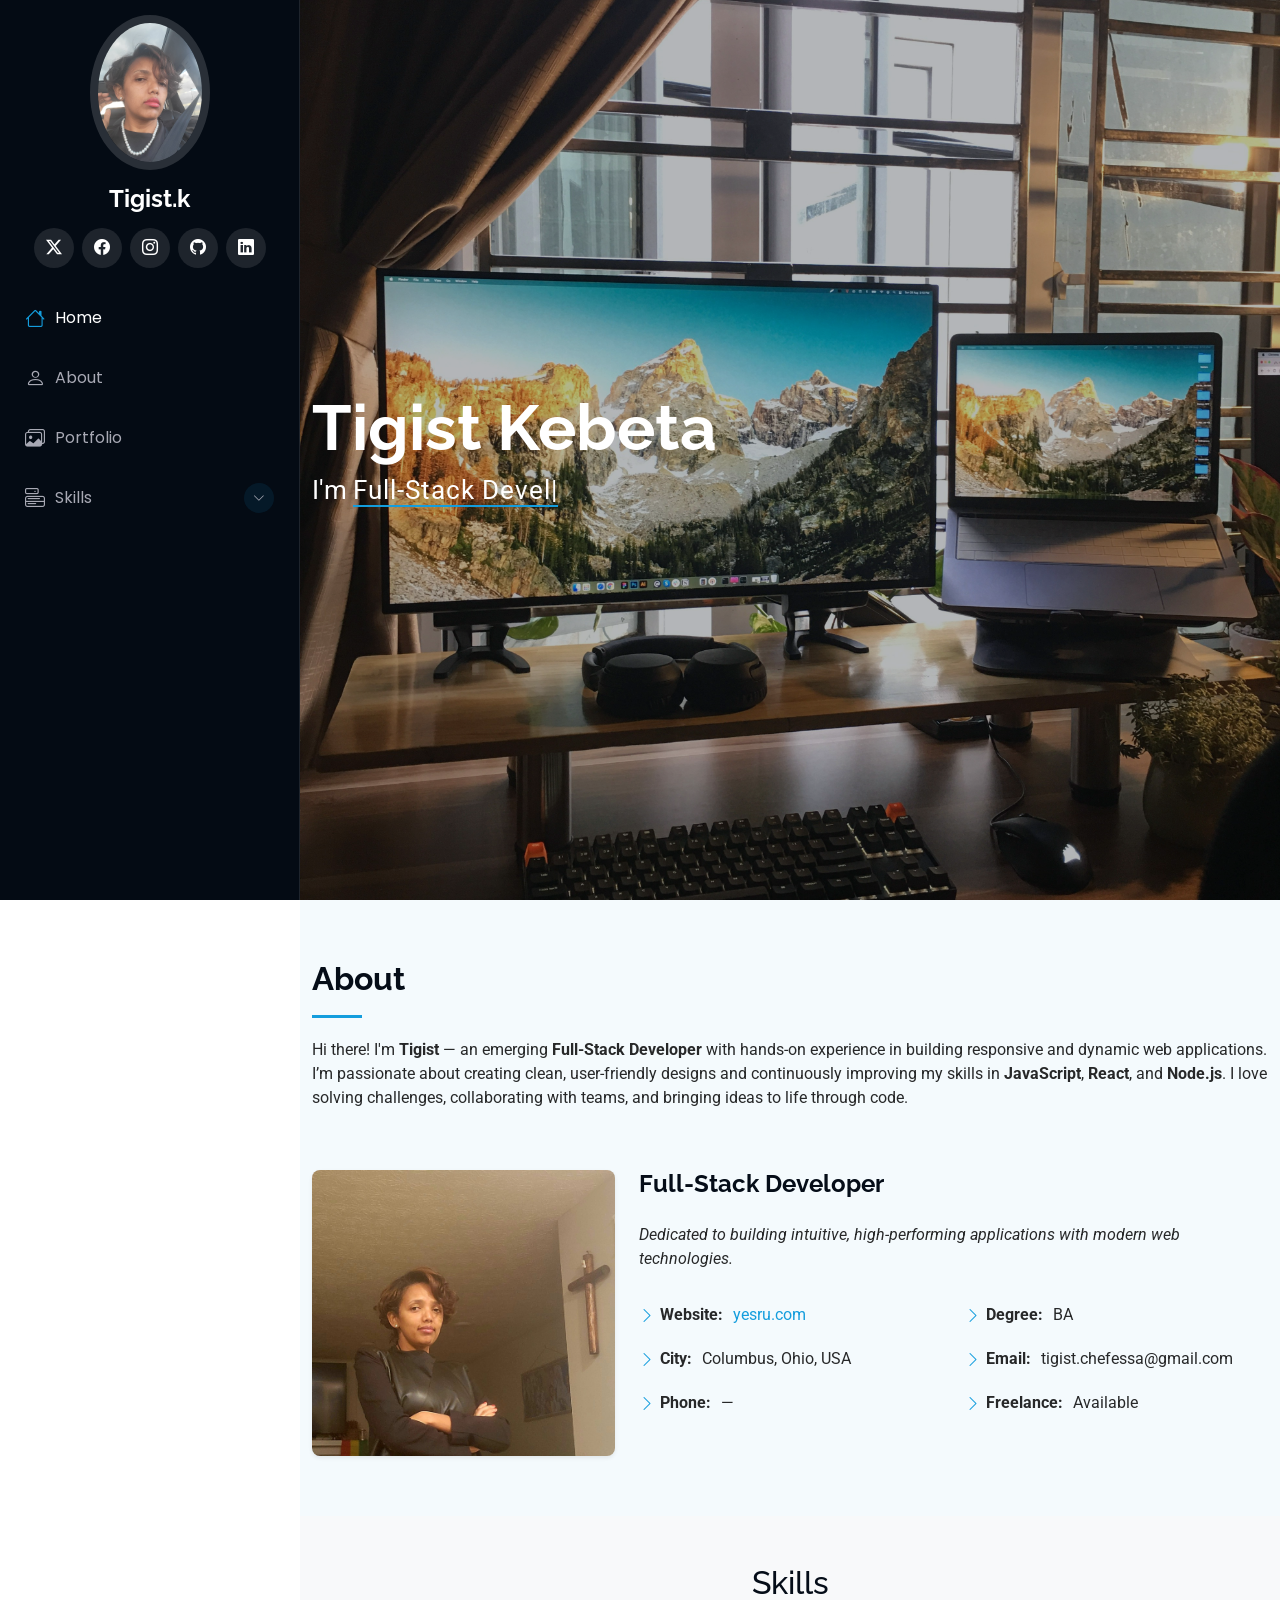
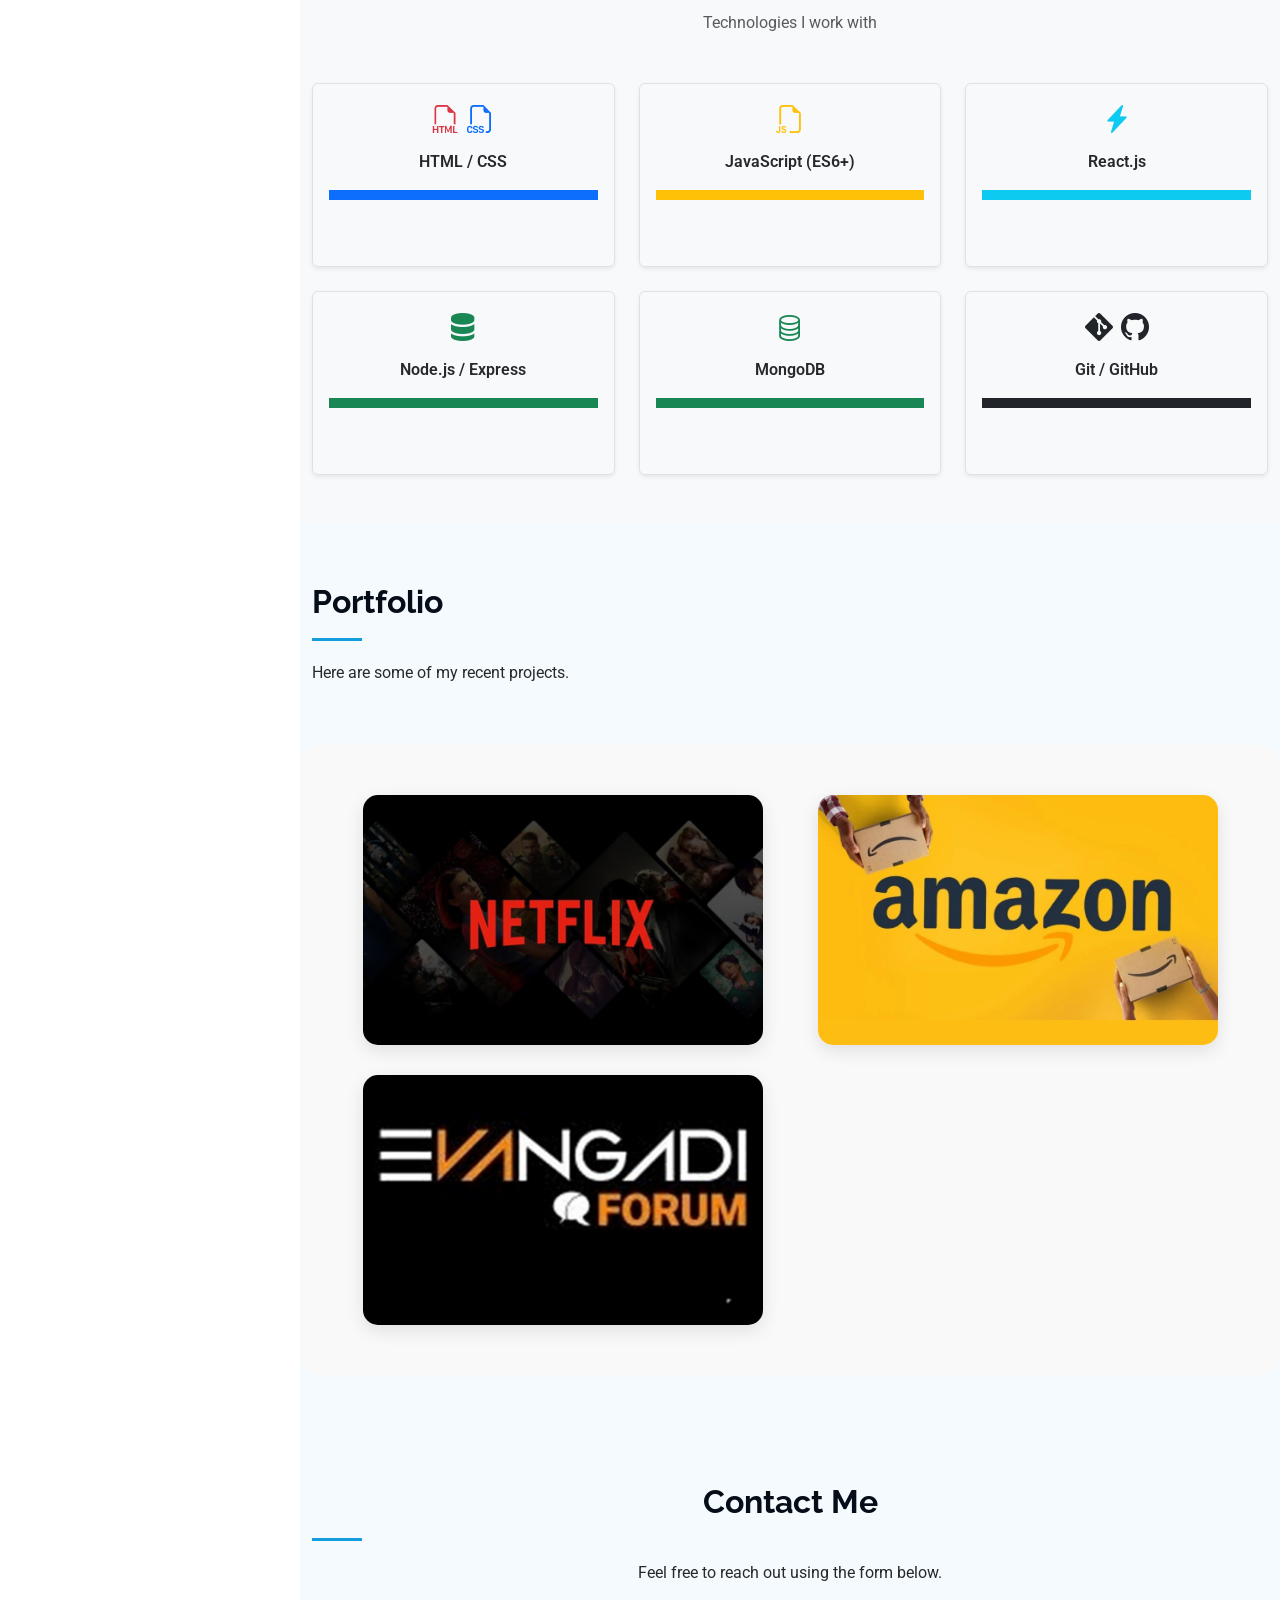
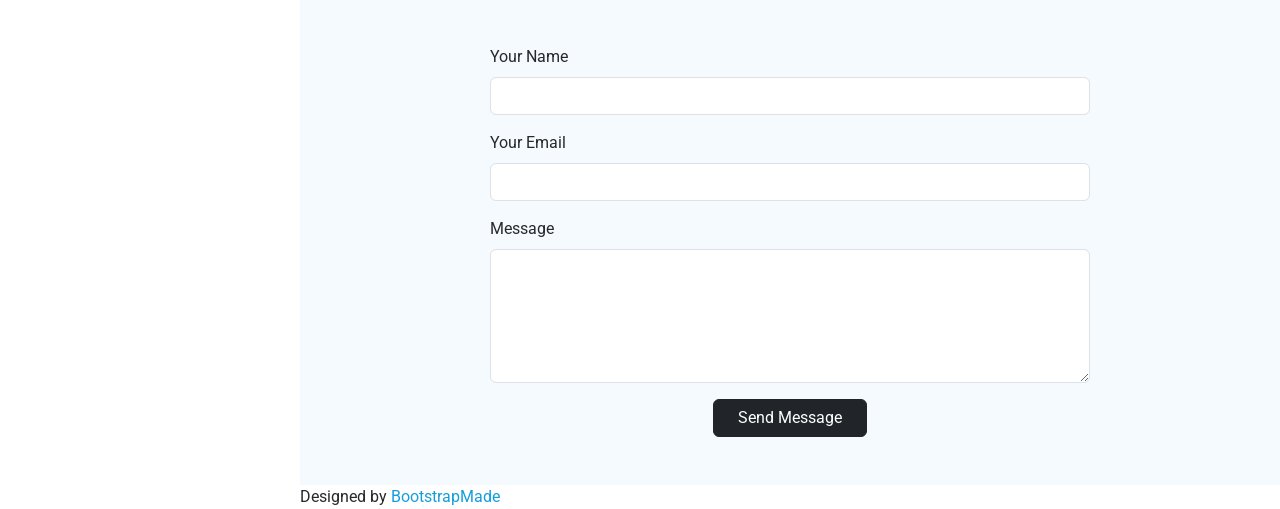
==== commit 7f54d60a: "website" ====
--- a/MyportfolioWebsite/iPortfolio/index.html
+++ b/MyportfolioWebsite/iPortfolio/index.html
@@ -142,7 +142,8 @@
         <div class="row">
           <div class="col-lg-6">
             <ul>
-              <li><i class="bi bi-chevron-right"></i> <strong>Website:</strong> <span>yesru.com</span></li>
+            <li><i class="bi bi-chevron-right"></i> <strong>Website:</strong> <a href="https://yesru.com" target="_blank">yesru.com</a></li>
+
               <li><i class="bi bi-chevron-right"></i> <strong>City:</strong> <span>Columbus, Ohio, USA</span></li>
               <li><i class="bi bi-chevron-right"></i> <strong>Phone:</strong> <span>—</span></li>
             </ul>
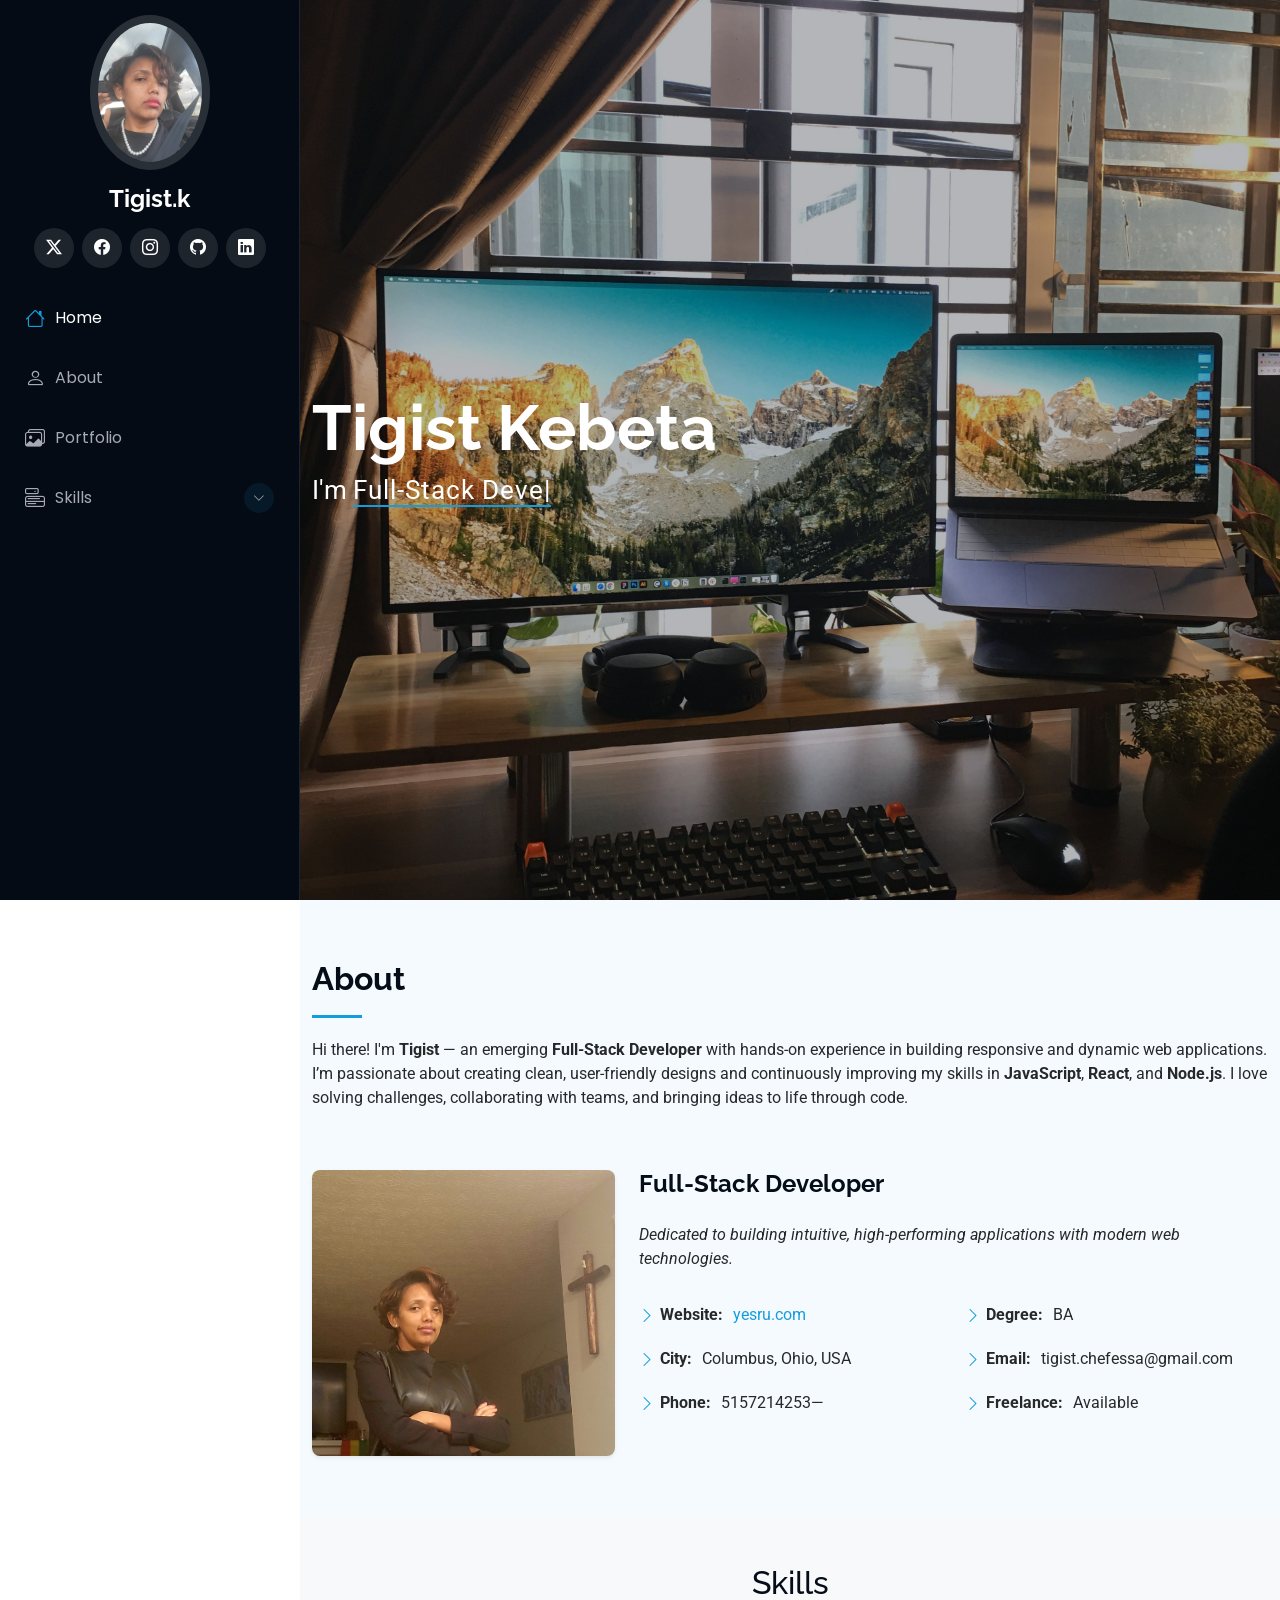
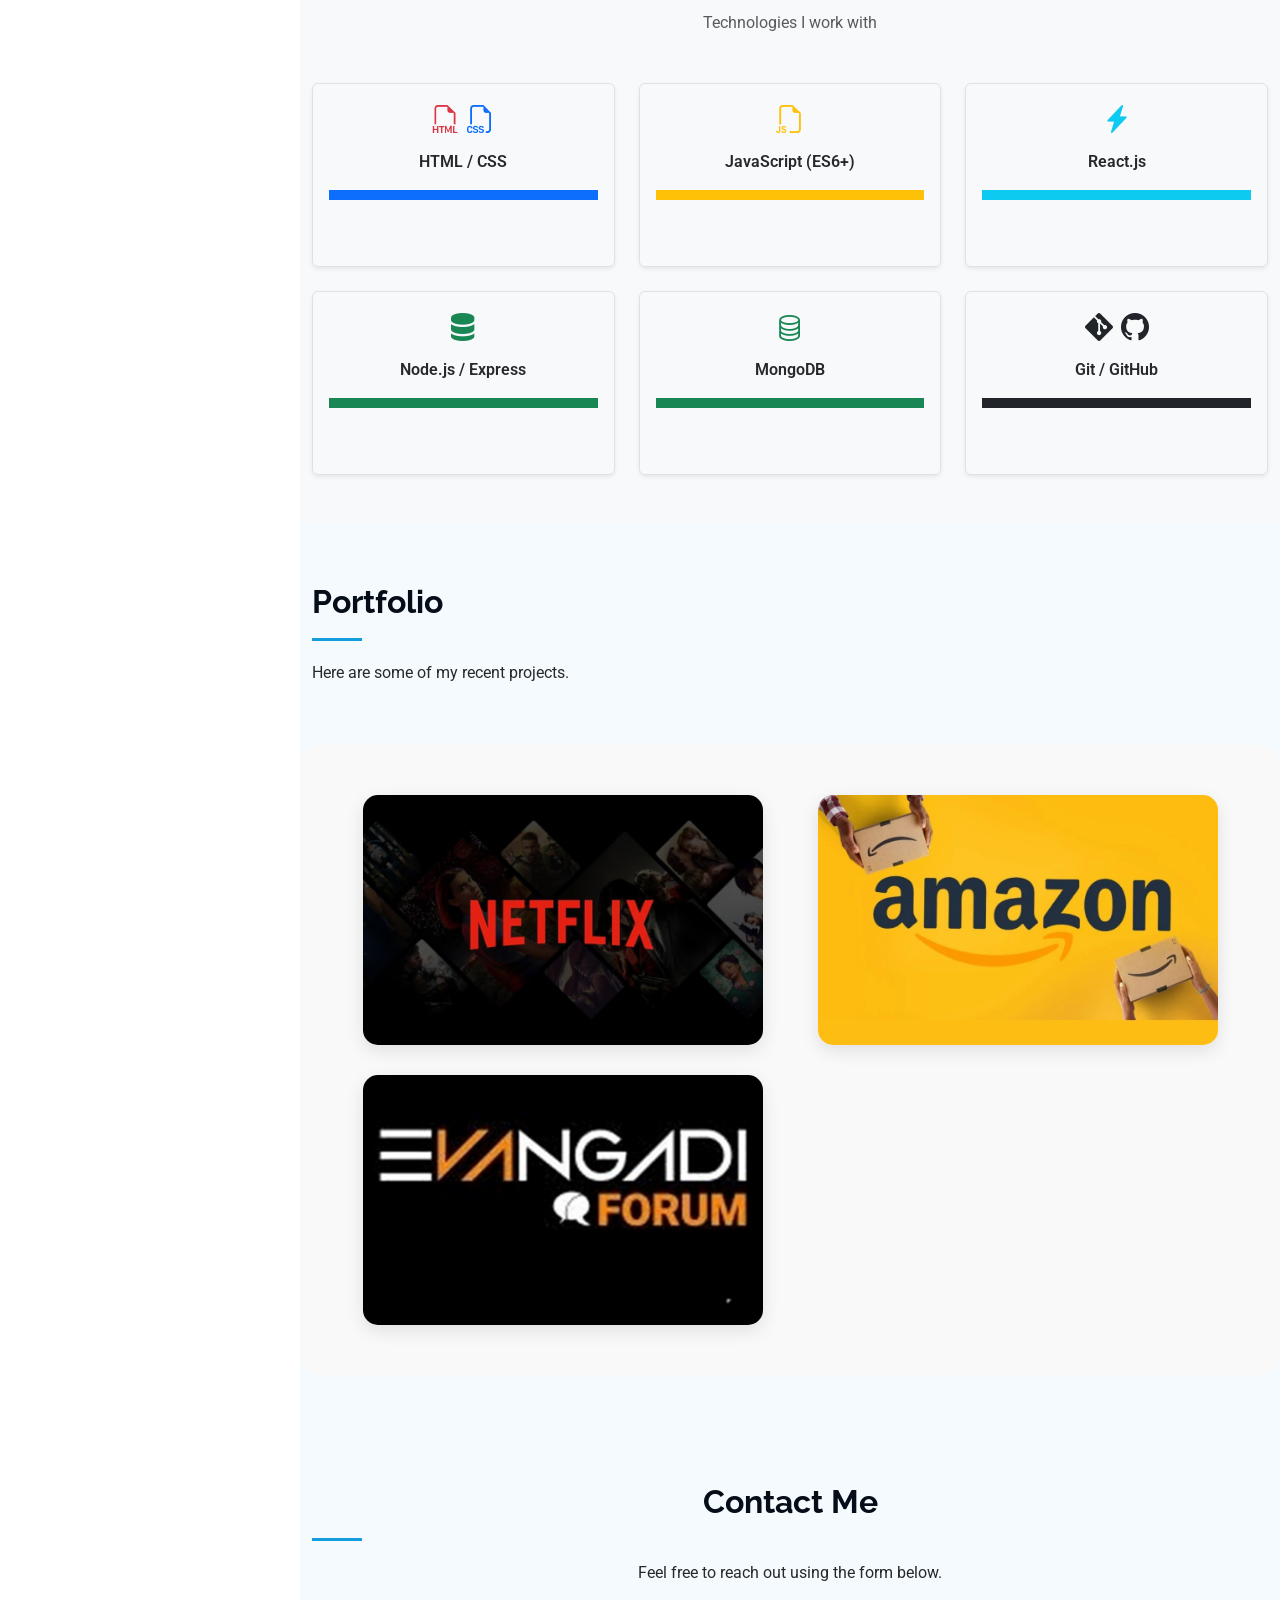
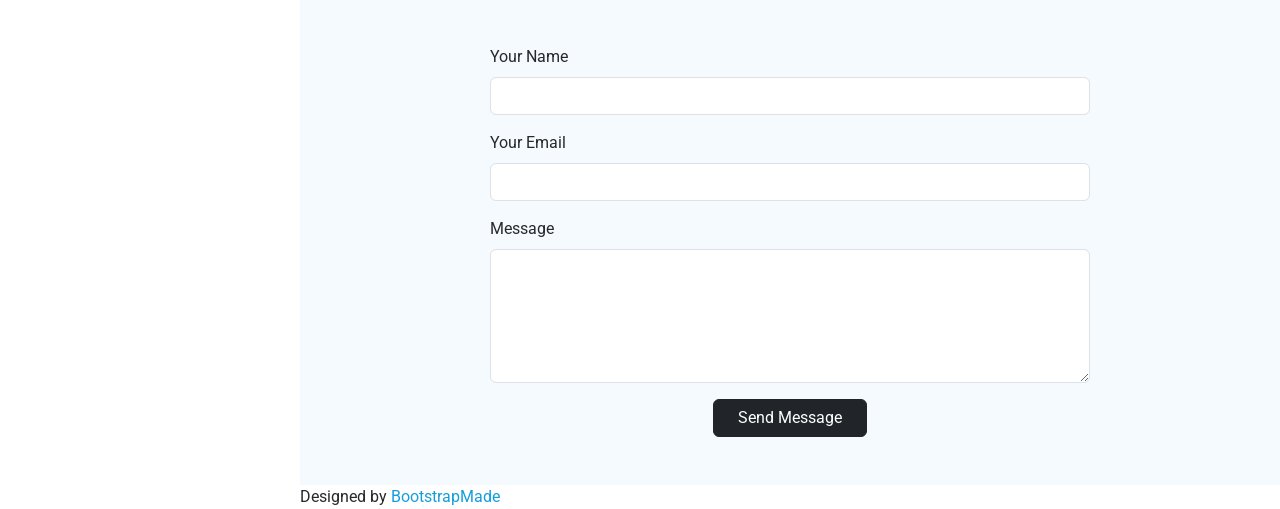
==== commit f66cf253: "updated urls" ====
--- a/MyportfolioWebsite/iPortfolio/index.html
+++ b/MyportfolioWebsite/iPortfolio/index.html
@@ -60,7 +60,7 @@
   <i class="bi bi-github"></i>
 </a>
 
-       <a href="https://www.linkedin.com/in/Tigist-Kebeta" class="linkedin" target="_blank" title="Visit my LinkedIn">
+       <a href="https://www.linkedin.com/in/tigistkebeta/" class="linkedin" target="_blank" title="Visit my LinkedIn">
   <i class="bi bi-linkedin"></i>
 </a>
     </div>
@@ -145,7 +145,7 @@
             <li><i class="bi bi-chevron-right"></i> <strong>Website:</strong> <a href="https://yesru.com" target="_blank">yesru.com</a></li>
 
               <li><i class="bi bi-chevron-right"></i> <strong>City:</strong> <span>Columbus, Ohio, USA</span></li>
-              <li><i class="bi bi-chevron-right"></i> <strong>Phone:</strong> <span>—</span></li>
+              <li><i class="bi bi-chevron-right"></i> <strong>Phone:</strong> 5157214253<span>—</span></li>
             </ul>
           </div>
 
@@ -323,11 +323,11 @@
     <img src="assets/img/netflix-clone 2nd png.jpeg" alt="Netflix Project">
   </a>
 
-  <a href="https://amazon-clone-tigist.netlify.app" target="_blank" class="portfolio-item">
+  <a href="https://clone-25510.web.app/" target="_blank" class="portfolio-item">
     <img src="assets/img/amazon2nd.png" alt="Amazon Project">
   </a>
 
-  <a href="https://evangadi-forum-frontend-tg.netlify.app" target="_blank" class="portfolio-item">
+  <a href="https://evangadi-fourm-frontend-phi.vercel.app/" target="_blank" class="portfolio-item">
     <img src="assets/img/evangadi 2 .png" alt="Evangadi Project">
   </a>
 </div>
